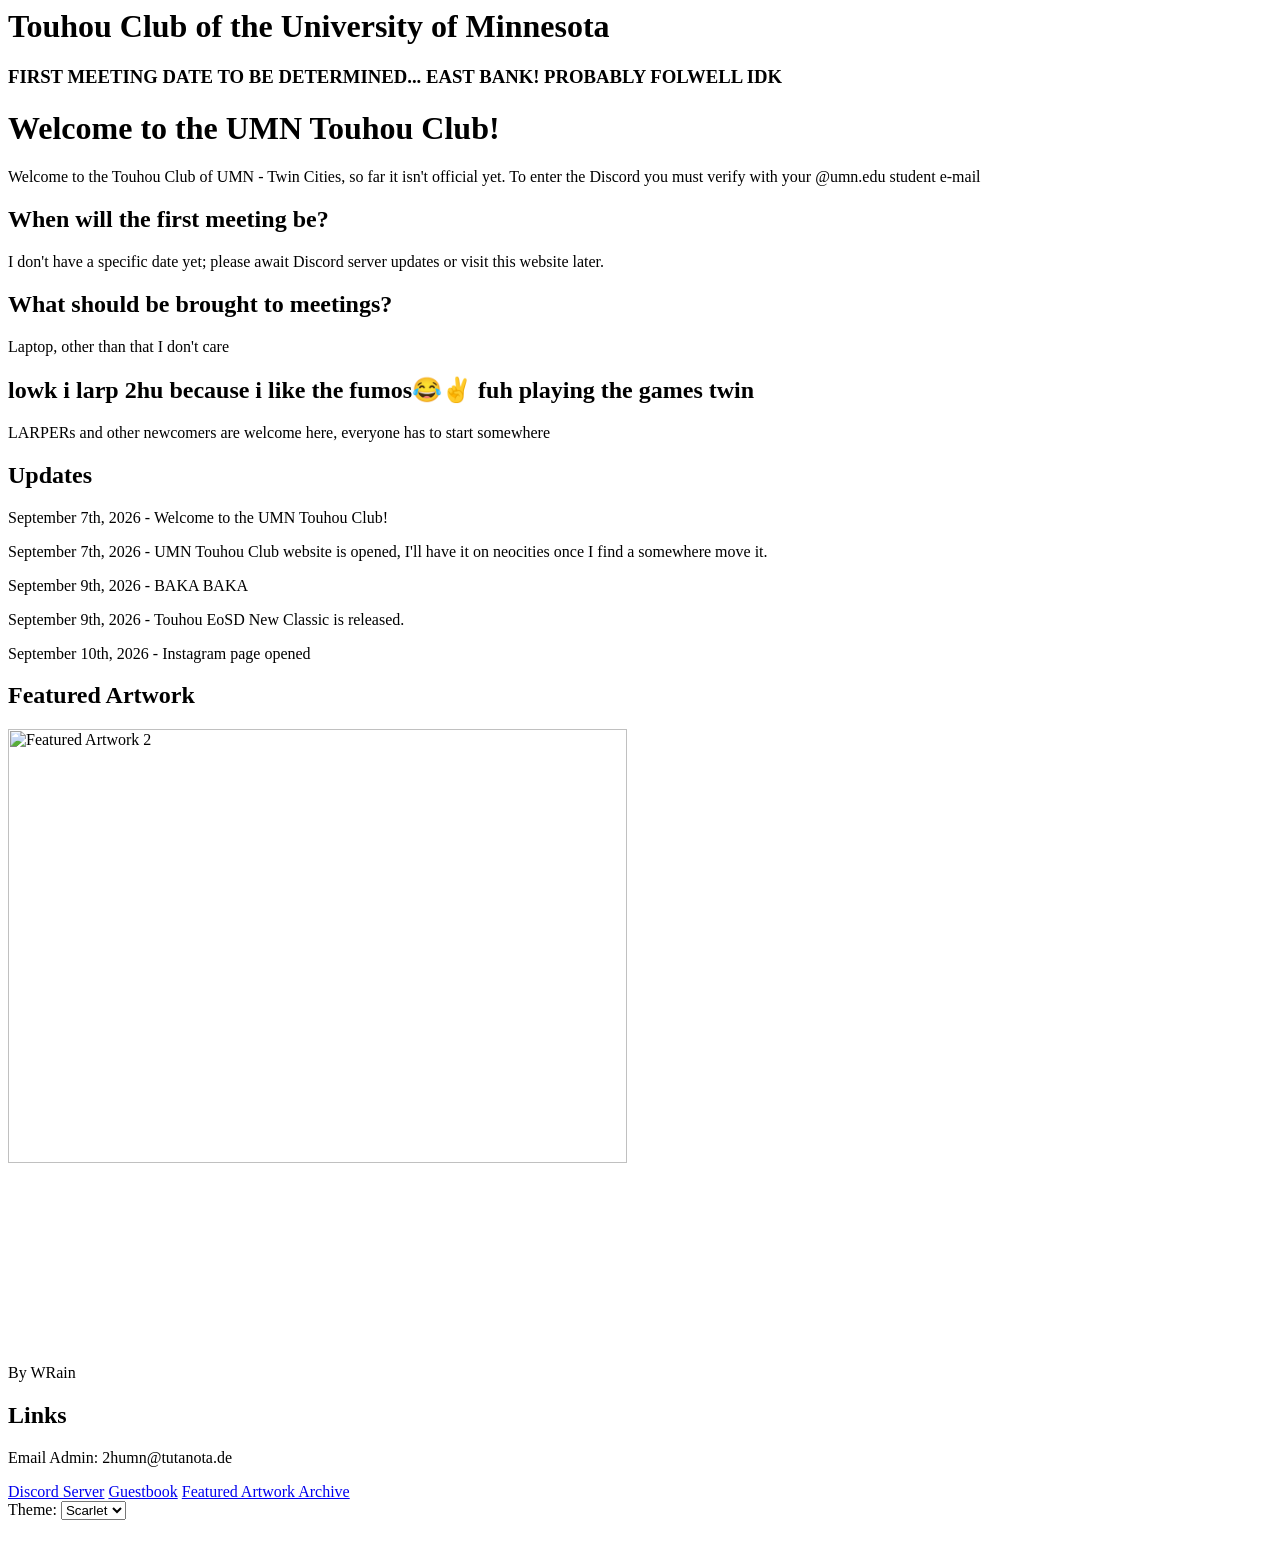
==== index.html @ bb3e1e01 "main page" ====
<head>
    <meta charset="UTF-8">
    <title>UMN Touhou Club</title>
    <link href="style.css" rel="stylesheet" type="text/css" media="all">
    <script src="date.js"></script>
</head>
<body>
<div class="header">
  <div>
  <h1 id="logo">Touhou Club of the University of Minnesota </h1>
  <h3>FIRST MEETING DATE TO BE DETERMINED... EAST BANK! PROBABLY FOLWELL IDK</h3>
  </div>
 </div>

<div class="inner"> 
<h1>Welcome to the UMN Touhou Club!</h1>
<p>Welcome to the Touhou Club of UMN - Twin Cities, so far it isn't official yet. To enter the Discord you must verify with your @umn.edu student e-mail</p>
<h2>When will the first meeting be?</h2>
<p>I don't have a specific date yet; please await Discord server updates or visit this website later.</p>
<h2>What should be brought to meetings?</h2>
<p>Laptop, other than that I don't care</p>
<h2>lowk i larp 2hu because i like the fumos😂✌️ fuh playing the games twin</h2>
<p>LARPERs and other newcomers are welcome here, everyone has to start somewhere</p>
</div>

  
<div class="sidebar-left">
<div class="news">
<h2>Updates</h2>
<p>September 7th, 2026 - Welcome to the UMN Touhou Club!</p>
<p>September 7th, 2026 - UMN Touhou Club website is opened, I'll have it on neocities once I find a somewhere move it.</p>
<p>September 9th, 2026 - BAKA BAKA</p>
<p>September 9th, 2026 - Touhou EoSD New Classic is released.</p>
<p>September 10th, 2026 - Instagram page opened</p>
</div>
</div>

<div class="sidebar-right">
<div class="featured">
<h2>Featured Artwork</h2>
<img src="ft2.jpg" alt="Featured Artwork 2" width="70%" height="70%">
<p>By WRain</p>
</div>
</div>

<div class="contact">
<h2>Links</h2>
<p>Email Admin: 2humn@tutanota.de</p>
<a href="https://discord.gg/XPkmejzgx">Discord Server</a>
<a href="https://www.websitegoodies.com/guestbook.php?a=view&id=1741560">Guestbook</a>
<a href="faa.html">Featured Artwork Archive</a>
</div>


<form action="/action_page.php">
  <label for="theme">Theme:</label>
  <select name="theme" id="theme" onchange="theme(this)">
    <option value="Scarlet">Scarlet</option>
    <option value="Sakura">Sakura</option>
    <option value="Eientei">Eientei</option>
    <option value="Sanzu">Sanzu</option>
  </select>
</form>

<br />
</body>
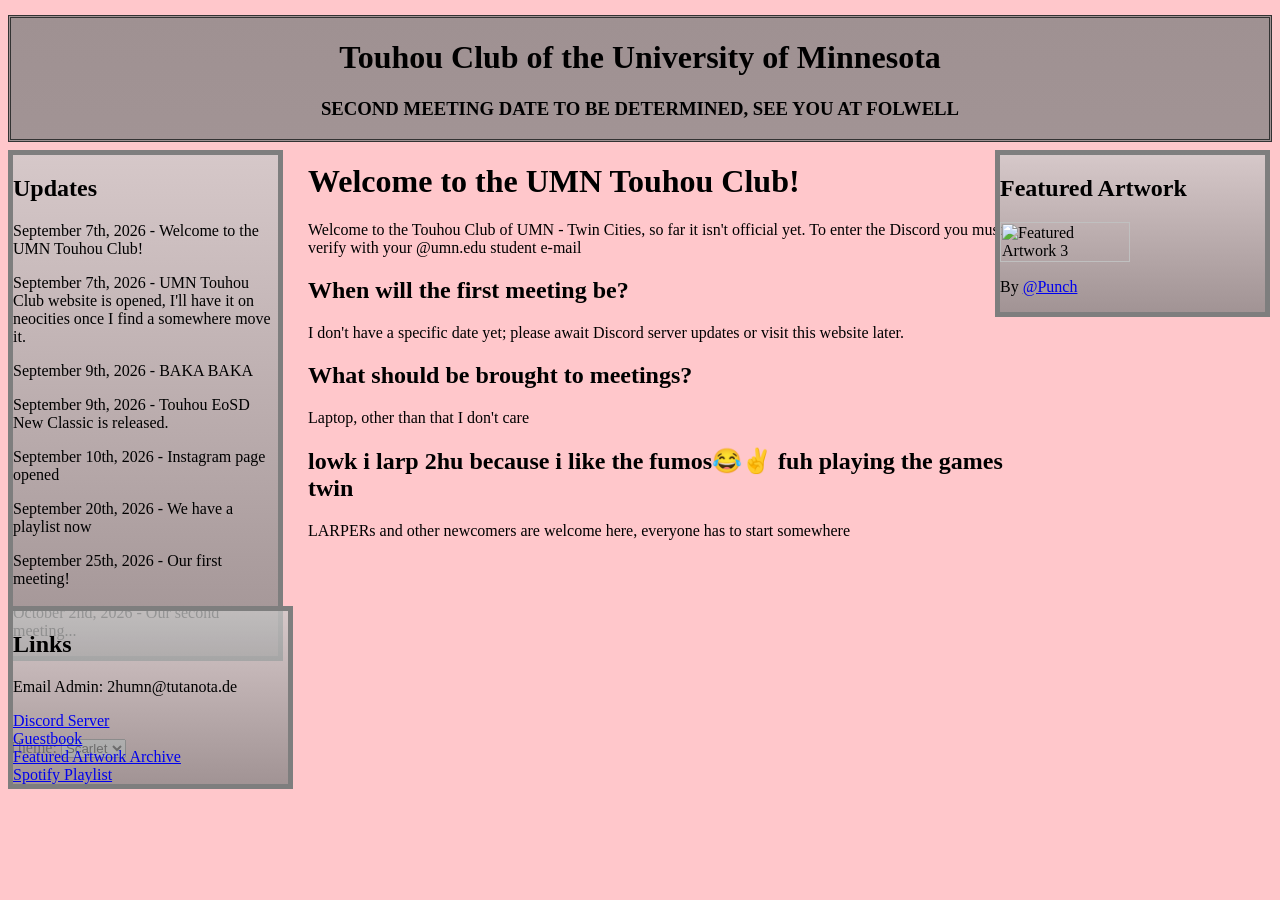
==== commit 54eea67f: "update" ====
--- a/index.html
+++ b/index.html
@@ -8,7 +8,7 @@
 <div class="header">
   <div>
   <h1 id="logo">Touhou Club of the University of Minnesota </h1>
-  <h3>FIRST MEETING DATE TO BE DETERMINED... EAST BANK! PROBABLY FOLWELL IDK</h3>
+  <h3>SECOND MEETING DATE TO BE DETERMINED, SEE YOU AT FOLWELL</h3>
   </div>
  </div>
 
@@ -32,23 +32,27 @@
 <p>September 9th, 2026 - BAKA BAKA</p>
 <p>September 9th, 2026 - Touhou EoSD New Classic is released.</p>
 <p>September 10th, 2026 - Instagram page opened</p>
+<p>September 20th, 2026 - We have a playlist now</p>
+<p>September 25th, 2026 - Our first meeting!</p>
+<p>October 2nd, 2026 - Our second meeting...</p>
 </div>
 </div>
 
 <div class="sidebar-right">
 <div class="featured">
 <h2>Featured Artwork</h2>
-<img src="ft2.jpg" alt="Featured Artwork 2" width="70%" height="70%">
-<p>By WRain</p>
+<img src="ft4.png" alt="Featured Artwork 3" width="70%" height="70%">
+<p>By <a href="https://x.com/ThisPunchingBag">@Punch</a></p>
 </div>
 </div>
 
 <div class="contact">
 <h2>Links</h2>
 <p>Email Admin: 2humn@tutanota.de</p>
-<a href="https://discord.gg/XPkmejzgx">Discord Server</a>
-<a href="https://www.websitegoodies.com/guestbook.php?a=view&id=1741560">Guestbook</a>
-<a href="faa.html">Featured Artwork Archive</a>
+<a href="https://discord.gg/XPkmejzgx">Discord Server</a> <br/>
+<a href="https://www.websitegoodies.com/guestbook.php?a=view&id=1741560">Guestbook</a> <br/>
+<a href="faa.html">Featured Artwork Archive</a> <br/>
+<a href="https://open.spotify.com/playlist/16VnuvSYcm5MkBt9EatOq9?si=581fd68eb5e04eec&pt=024c5e33ac9c341d22aea872d1b9deee">Spotify Playlist</a>
 </div>
 
 
--- a/style.css
+++ b/style.css
@@ -0,0 +1,72 @@
+/* CSS is how you can add style to your website, such as colors, fonts, and positioning of your
+   HTML content. To learn how to do something, just try searching Google for questions like
+   "how to change link color." */
+   
+#logo {
+  font-family: "Charter", "BIZ UDPMincho", "Georgia", "Times New Roman", serif;
+}
+
+body {
+  background: #ffc7cb
+}
+
+.header {
+  border: 3px double #333;
+  background: linear-gradient(rgb(127, 127, 127, 0.75), rgb(130, 130, 130, 0.75));
+  text-align: center;
+  margin-top: 15px;
+  top: 0;
+  height: auto;
+  }
+  
+.sidebar-left {
+  
+  position: fixed;
+  top: 150;
+  margin-bottom: 10px;
+  width: 275px;
+  }
+
+.sidebar-right {
+  position:fixed;
+  right: 10;
+  top: 150;
+  margin-bottom: 10px;
+  width: 275px;  
+  }
+
+.news
+{
+background: linear-gradient(rgb(200, 200, 200, 0.75), rgb(130, 130, 130, 0.75));
+top: 0px;
+left: 30;
+border: 5px solid #7e7e7e;
+
+}
+
+.contact
+{
+background: linear-gradient(rgb(200, 200, 200, 0.75), rgb(130, 130, 130, 0.75));
+top: 50px;
+position: relative;
+left: 0;
+border: 5px solid #7e7e7e;
+width: 275px;
+}
+
+.featured
+{
+background: linear-gradient(rgb(200, 200, 200, 0.75), rgb(130, 130, 130, 0.75));
+top: 40px;
+right: 30;
+border: 5px solid #7e7e7e;
+}
+
+
+  
+.inner {
+  width: 700px;
+  margin-left: 300px;
+  display: inline-block;
+  
+  }
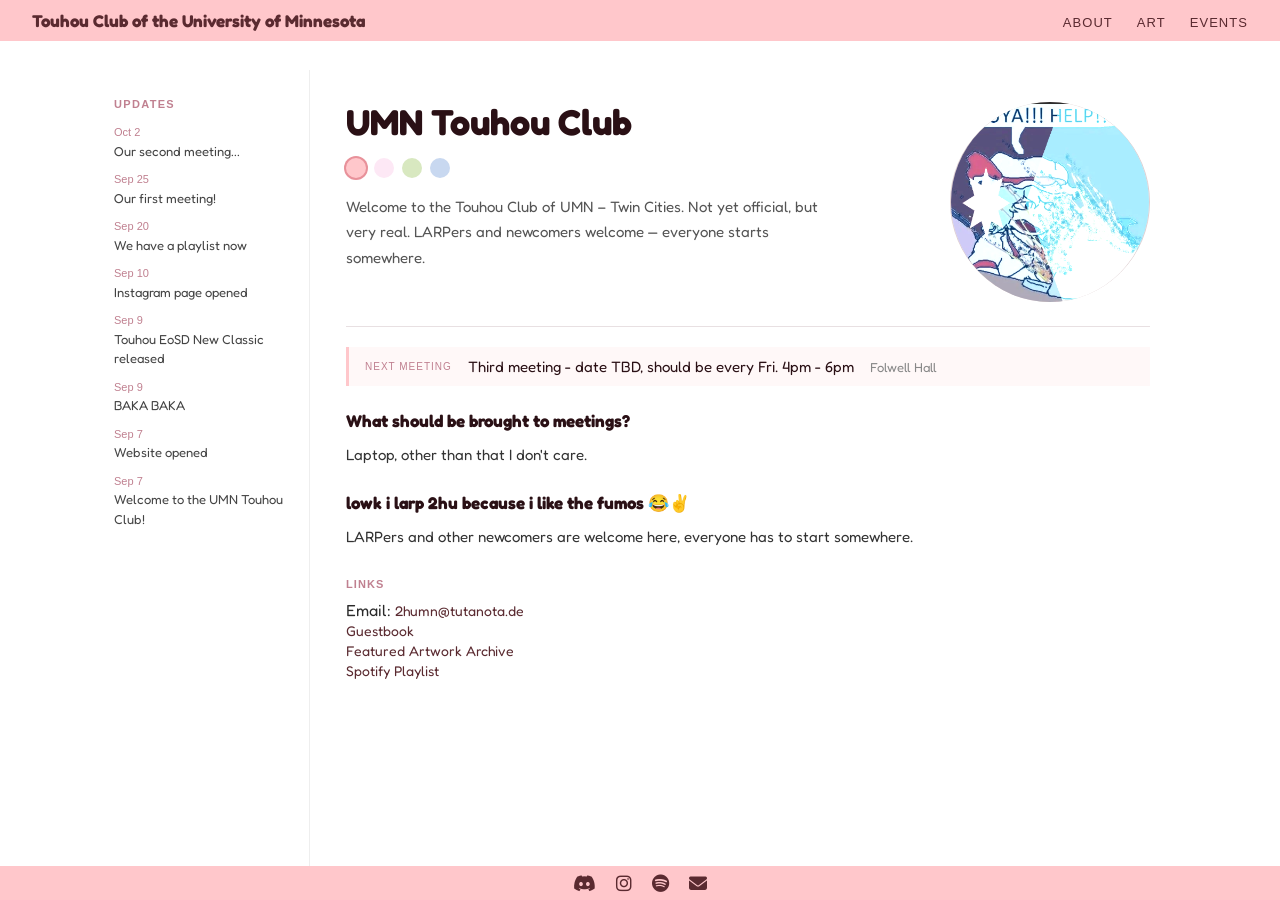
==== commit 8224b8bf: "Initial push for the new page, update logs are in the discord channel" ====
--- a/index.html
+++ b/index.html
@@ -1,70 +1,168 @@
+<!DOCTYPE html>
+<html lang="en">
+
 <head>
-    <meta charset="UTF-8">
-    <title>UMN Touhou Club</title>
-    <link href="style.css" rel="stylesheet" type="text/css" media="all">
-    <script src="date.js"></script>
+  <meta charset="UTF-8">
+  <title>UMN Touhou Club</title>
+  <link href="style.css" rel="stylesheet" type="text/css" media="all">
+  <script src="date.js" defer></script>
+  <link rel="stylesheet" href="https://cdnjs.cloudflare.com/ajax/libs/font-awesome/6.5.0/css/all.min.css">
+  <script src="theme.js"></script>
 </head>
-<body>
-<div class="header">
-  <div>
-  <h1 id="logo">Touhou Club of the University of Minnesota </h1>
-  <h3>SECOND MEETING DATE TO BE DETERMINED, SEE YOU AT FOLWELL</h3>
-  </div>
- </div>
-
-<div class="inner"> 
-<h1>Welcome to the UMN Touhou Club!</h1>
-<p>Welcome to the Touhou Club of UMN - Twin Cities, so far it isn't official yet. To enter the Discord you must verify with your @umn.edu student e-mail</p>
-<h2>When will the first meeting be?</h2>
-<p>I don't have a specific date yet; please await Discord server updates or visit this website later.</p>
-<h2>What should be brought to meetings?</h2>
-<p>Laptop, other than that I don't care</p>
-<h2>lowk i larp 2hu because i like the fumos😂✌️ fuh playing the games twin</h2>
-<p>LARPERs and other newcomers are welcome here, everyone has to start somewhere</p>
-</div>
-
-  
-<div class="sidebar-left">
-<div class="news">
-<h2>Updates</h2>
-<p>September 7th, 2026 - Welcome to the UMN Touhou Club!</p>
-<p>September 7th, 2026 - UMN Touhou Club website is opened, I'll have it on neocities once I find a somewhere move it.</p>
-<p>September 9th, 2026 - BAKA BAKA</p>
-<p>September 9th, 2026 - Touhou EoSD New Classic is released.</p>
-<p>September 10th, 2026 - Instagram page opened</p>
-<p>September 20th, 2026 - We have a playlist now</p>
-<p>September 25th, 2026 - Our first meeting!</p>
-<p>October 2nd, 2026 - Our second meeting...</p>
-</div>
-</div>
-
-<div class="sidebar-right">
-<div class="featured">
-<h2>Featured Artwork</h2>
-<img src="ft4.png" alt="Featured Artwork 3" width="70%" height="70%">
-<p>By <a href="https://x.com/ThisPunchingBag">@Punch</a></p>
-</div>
-</div>
-
-<div class="contact">
-<h2>Links</h2>
-<p>Email Admin: 2humn@tutanota.de</p>
-<a href="https://discord.gg/XPkmejzgx">Discord Server</a> <br/>
-<a href="https://www.websitegoodies.com/guestbook.php?a=view&id=1741560">Guestbook</a> <br/>
-<a href="faa.html">Featured Artwork Archive</a> <br/>
-<a href="https://open.spotify.com/playlist/16VnuvSYcm5MkBt9EatOq9?si=581fd68eb5e04eec&pt=024c5e33ac9c341d22aea872d1b9deee">Spotify Playlist</a>
-</div>
 
 
-<form action="/action_page.php">
-  <label for="theme">Theme:</label>
-  <select name="theme" id="theme" onchange="theme(this)">
-    <option value="Scarlet">Scarlet</option>
-    <option value="Sakura">Sakura</option>
-    <option value="Eientei">Eientei</option>
-    <option value="Sanzu">Sanzu</option>
-  </select>
-</form>
+<body>
 
-<br />
+  <div class="header">
+    <h1 id="logo"><a href="index.html">Touhou Club of the University of Minnesota</a></h1>
+    <ul class="nav-links">
+      <li><a href="#">About</a></li>
+      <li><a href="pages/faa.html">Art</a></li>
+      <li><a href="pages/events.html">Events</a></li>
+    </ul>
+  </div>
+
+  <div class="page-layout">
+
+    <aside class="sidebar-updates"></aside>
+
+    <main class="main">
+      <section class="hero">
+        <div class="hero-text">
+          <h2 class="hero-title">UMN Touhou Club</h2>
+          <div class="theme-circles">
+            <button class="theme-dot active" data-theme="scarlet" style="background:#ffc7cb" title="Scarlet"></button>
+            <button class="theme-dot" data-theme="sakura" style="background:#fde8f5" title="Sakura"></button>
+            <button class="theme-dot" data-theme="eientei" style="background:#d8e8c0" title="Eientei"></button>
+            <button class="theme-dot" data-theme="sanzu" style="background:#c8d8f0" title="Sanzu"></button>
+          </div>
+          <p class="hero-desc">Welcome to the Touhou Club of UMN – Twin Cities. Not yet official, but very real. LARPers
+            and newcomers welcome — everyone starts somewhere.</p>
+        </div>
+        <div class="hero-image">
+          <div class="carousel">
+            <a href="pages/faa.html">
+              <img id="carousel-img-a" class="active" src="" alt="" />
+              <img id="carousel-img-b" src="" alt="" />
+            </a>
+            <div class="carousel-author" id="carousel-author"></div>
+            <div class="carousel-dots" id="carousel-dots"></div>
+          </div>
+        </div>
+      </section>
+      <div class="event-strip">
+        <span class="event-label">Next meeting</span>
+        <span class="event-title">Third meeting - date TBD, should be every Fri. 4pm - 6pm</span>
+        <span class="event-location">Folwell Hall</span>
+      </div>
+
+      <section class="main-content">
+        <h2>What should be brought to meetings?</h2>
+        <p>Laptop, other than that I don't care.</p>
+        <h2>lowk i larp 2hu because i like the fumos 😂✌️</h2>
+        <p>LARPers and other newcomers are welcome here, everyone has to start somewhere.</p>
+      </section>
+
+      <section class="links-section">
+        <h2>Links</h2>
+        Email: <a href="mailto:2humn@tutanota.de">2humn@tutanota.de</a><br>
+        <a href="https://www.websitegoodies.com/guestbook.php?a=view&id=1741560">Guestbook</a><br>
+        <a href="pages/faa.html">Featured Artwork Archive</a><br>
+        <a href="https://open.spotify.com/playlist/16VnuvSYcm5MkBt9EatOq9?si=581fd68eb5e04eec">Spotify Playlist</a>
+      </section>
+
+    </main>
+  </div>
+  <script src="updates.js"></script>
+  <footer class="footer">
+    <a href="https://discord.gg/XPkmejzgx" class="footer-icon" title="Discord"><i class="fa-brands fa-discord"></i></a>
+    <a href="https://www.instagram.com/" class="footer-icon" title="Instagram"><i
+        class="fa-brands fa-instagram"></i></a>
+    <a href="https://open.spotify.com/playlist/16VnuvSYcm5MkBt9EatOq9?si=581fd68eb5e04eec" class="footer-icon"
+      title="Spotify"><i class="fa-brands fa-spotify"></i></a>
+    <a href="mailto:2humn@tutanota.de" class="footer-icon" title="Email"><i class="fa-solid fa-envelope"></i></a>
+  </footer>
+
+  <script>
+    fetch('imgs.csv')
+      .then(r => r.text())
+      .then(text => {
+        const files = text.split('\n').map(l => l.trim()).filter(Boolean);
+        if (!files.length) return;
+
+        let current = 0;
+        let useA = true;
+        const imgA = document.getElementById('carousel-img-a');
+        const imgB = document.getElementById('carousel-img-b');
+        const author = document.getElementById('carousel-author');
+        const dotsEl = document.getElementById('carousel-dots');
+
+        files.forEach((_, i) => {
+          const d = document.createElement('span');
+          d.className = 'carousel-dot' + (i === 0 ? ' active' : '');
+          d.onclick = () => show(i);
+          dotsEl.appendChild(d);
+        });
+
+        function getSrc(file) {
+          return file.includes('.') ? 'imgs/' + file : 'imgs/' + file + '.png';
+        }
+
+        function show(i) {
+          current = i;
+          const file = files[i];
+          const next = useA ? imgB : imgA;
+          const curr = useA ? imgA : imgB;
+
+          const tryExt = (exts) => {
+            if (!exts.length) return;
+            next.src = 'imgs/' + file + '.' + exts[0];
+            next.onerror = () => tryExt(exts.slice(1));
+          };
+
+          next.onload = () => {
+            next.classList.add('active');
+            curr.classList.remove('active');
+            useA = !useA;
+          };
+
+          if (file.includes('.')) {
+            next.src = 'imgs/' + file;
+          } else {
+            tryExt(['png', 'jpg', 'jpeg']);
+          }
+
+          const authorName = file.split('_')[0];
+          author.textContent = '© ' + authorName;
+          document.querySelectorAll('.carousel-dot').forEach((d, j) => {
+            d.classList.toggle('active', j === i);
+          });
+        }
+
+        imgA.onload = () => {
+          imgA.classList.add('active');
+          setInterval(() => show((current + 1) % files.length), 3500);
+        };
+        imgA.src = getSrc(files[0]);
+        const authorName = files[0].split('_')[0];
+        author.textContent = '© ' + authorName;
+      })
+      .catch(() => {
+        document.querySelector('.hero-image').textContent = '[ no images found ]';
+      });
+  </script>
+
+  <script>
+    document.querySelectorAll('.theme-dot').forEach(btn => {
+      btn.addEventListener('click', () => {
+        const t = themes[btn.dataset.theme];
+        Object.entries(t).forEach(([k, v]) => document.documentElement.style.setProperty(k, v));
+        document.querySelectorAll('.theme-dot').forEach(b => b.classList.remove('active'));
+        btn.classList.add('active');
+      });
+    });
+  </script>
+
 </body>
+
+</html>
--- a/style.css
+++ b/style.css
@@ -1,72 +1,543 @@
 /* CSS is how you can add style to your website, such as colors, fonts, and positioning of your
    HTML content. To learn how to do something, just try searching Google for questions like
    "how to change link color." */
-   
+
+/* ── Please put all style things here! ── */
+
+/* ── This is for the font, import others if you want! ── */
+@import url('https://fonts.googleapis.com/css2?family=Fredoka:wght@400;500;600;700&display=swap');
+
+:root {
+  --color-primary: #ffc7cb;
+  --color-accent: #c08090;
+  --color-text-dark: #5a2a30;
+  --color-text-deeper: #2a1015;
+  --color-strip-bg: #fff8f8;
+  --color-border: #e0d0d2;
+  --color-author-bg: rgba(42, 16, 21, 0.7);
+  --color-author-text: #f5dde2;
+}
+
+* {
+  box-sizing: border-box;
+  margin: 0;
+  padding: 0;
+  cursor: url('cursor/reimu.png') 0 0, auto !important;
+}
+
+.main {
+  padding-bottom: 60px;
+}
+
+body {
+  background: #fff;
+  font-family: "Fredoka", sans-serif;
+  color: #2a2a2a;
+}
+
+/* ── This is for the index.html ── */
+
+/* ── This is for the header ── */
+.header {
+  position: fixed;
+  top: 0;
+  left: 0;
+  width: 100%;
+  z-index: 999;
+  background: var(--color-primary);
+  display: flex;
+  align-items: center;
+  justify-content: space-between;
+  padding: 10px 32px;
+}
+
+
+/* ── If we have any we should replace, now it is only the title ── */
 #logo {
-  font-family: "Charter", "BIZ UDPMincho", "Georgia", "Times New Roman", serif;
-}
-
-body {
-  background: #ffc7cb
-}
-
-.header {
-  border: 3px double #333;
-  background: linear-gradient(rgb(127, 127, 127, 0.75), rgb(130, 130, 130, 0.75));
-  text-align: center;
-  margin-top: 15px;
+  font-size: 17px;
+  font-weight: bold;
+  color: var(--color-text-dark);
+  cursor: pointer;
+}
+
+#logo a {
+  text-decoration: none;
+  color: inherit;
+}
+
+/* ── Navigation ── */
+.nav-links {
+  display: flex;
+  gap: 24px;
+  list-style: none;
+}
+
+.nav-links a {
+  font-family: sans-serif;
+  font-size: 13px;
+  letter-spacing: 0.08em;
+  color: var(--color-text-dark);
+  text-decoration: none;
+  text-transform: uppercase;
+}
+
+.nav-links a:hover {
+  text-decoration: underline;
+}
+
+.page-layout {
+  display: flex;
+  align-items: flex-start;
+  max-width: 1100px;
+  margin: 0 auto;
+  padding-top: 70px;
+}
+
+/* ── This is for the left side update card ── */
+.sidebar-updates {
+  width: 220px;
+  flex-shrink: 0;
+  position: sticky;
+  top: 70px;
+  padding: 28px 20px 28px 24px;
+  border-right: 1px solid #eee;
+  min-height: calc(100vh - 70px);
+}
+
+.sidebar-title {
+  font-family: sans-serif;
+  font-size: 11px;
+  letter-spacing: 0.12em;
+  text-transform: uppercase;
+  color: var(--color-accent);
+  margin-bottom: 14px;
+}
+
+.update-list {
+  list-style: none;
+  display: flex;
+  flex-direction: column;
+  gap: 10px;
+}
+
+.update-list li {
+  font-size: 13px;
+  color: #444;
+  line-height: 1.5;
+}
+
+.update-date {
+  display: block;
+  font-family: sans-serif;
+  font-size: 11px;
+  color: var(--color-accent);
+  margin-bottom: 1px;
+}
+
+
+/* ── This is for the main content ── */
+.main {
+  flex: 1;
+  padding: 32px 40px 48px 36px;
+  min-width: 0;
+}
+
+.hero {
+  display: flex;
+  justify-content: space-between;
+  align-items: flex-start;
+  gap: 24px;
+  padding-bottom: 24px;
+  border-bottom: 1px solid #e8e0e2;
+  margin-bottom: 20px;
+}
+
+.hero-title {
+  font-size: 36px;
+  font-weight: bold;
+  color: var(--color-text-deeper);
+  line-height: 1.1;
+  margin-bottom: 16px;
+}
+
+.hero-desc {
+  font-size: 15px;
+  color: #555;
+  line-height: 1.7;
+  max-width: 480px;
+}
+
+.event-strip {
+  display: flex;
+  align-items: center;
+  gap: 16px;
+  padding: 10px 16px;
+  border-left: 3px solid var(--color-primary);
+  background: var(--color-strip-bg);
+  margin-bottom: 16px;
+  flex-wrap: wrap;
+}
+
+.event-label {
+  font-family: sans-serif;
+  font-size: 10px;
+  letter-spacing: 0.1em;
+  text-transform: uppercase;
+  color: var(--color-accent);
+  white-space: nowrap;
+}
+
+.event-title {
+  font-size: 15px;
+  color: var(--color-text-deeper);
+}
+
+.event-location {
+  font-size: 13px;
+  color: #888;
+}
+
+.event-link {
+  font-family: sans-serif;
+  font-size: 12px;
+  color: var(--color-accent);
+  text-decoration: none;
+  margin-left: auto;
+  white-space: nowrap;
+}
+
+.event-link:hover {
+  text-decoration: underline;
+}
+
+.main-content {
+  margin-bottom: 28px;
+  font-size: 15px;
+  line-height: 1.75;
+  color: #333;
+}
+
+.main-content h2 {
+  font-size: 17px;
+  margin-top: 20px;
+  margin-bottom: 6px;
+  color: var(--color-text-deeper);
+}
+
+.main-content p {
+  margin-bottom: 10px;
+}
+
+.links-section {
+  margin-bottom: 28px;
+}
+
+.links-section h2 {
+  font-family: sans-serif;
+  font-size: 11px;
+  letter-spacing: 0.1em;
+  text-transform: uppercase;
+  color: var(--color-accent);
+  margin-bottom: 10px;
+}
+
+.links-section a,
+.links-section p {
+  font-size: 14px;
+  color: var(--color-text-dark);
+  text-decoration: none;
+  margin-bottom: 4px;
+}
+
+.links-section a:hover {
+  text-decoration: underline;
+}
+
+.theme-circles {
+  display: flex;
+  gap: 8px;
+  align-items: center;
+  margin-top: 10px;
+  margin-bottom: 16px;
+}
+
+.theme-dot {
+  width: 20px;
+  height: 20px;
+  border-radius: 50%;
+  border: none;
+  cursor: pointer;
+  transition: box-shadow 0.2s, transform 0.2s;
+}
+
+.theme-dot:hover {
+  transform: scale(1.2);
+}
+
+.theme-dot.active {
+  box-shadow: 0 0 0 2px rgba(0, 0, 0, 0.35);
+}
+
+.theme-dot {
+  border: none;
+}
+
+.theme-dot[data-theme="scarlet"].active {
+  box-shadow: 0 0 0 2px #e8919a;
+}
+
+.theme-dot[data-theme="sakura"].active {
+  box-shadow: 0 0 0 2px #e8b8d8;
+}
+
+.theme-dot[data-theme="eientei"].active {
+  box-shadow: 0 0 0 2px #9ab89a;
+}
+
+.theme-dot[data-theme="sanzu"].active {
+  box-shadow: 0 0 0 2px #8aa8d0;
+}
+
+.footer {
+  position: fixed;
+  bottom: 0;
+  left: 0;
+  width: 100%;
+  background: var(--color-primary);
+  display: flex;
+  gap: 20px;
+  align-items: center;
+  justify-content: center;
+  padding: 6px 32px;
+  z-index: 999;
+}
+
+.footer-icon {
+  color: var(--color-text-dark);
+  font-size: 18px;
+  text-decoration: none;
+  transition: color 0.15s;
+}
+
+.footer-icon:hover {
+  color: var(--color-text-deeper);
+}
+
+/* ── This is for the img display on the main page ── */
+.hero-image {
+  width: 200px;
+  height: 200px;
+  border-radius: 50%;
+  background: #f5eaec;
+  border: 1px solid var(--color-border);
+  flex-shrink: 0;
+  display: flex;
+  align-items: center;
+  justify-content: center;
+  font-size: 12px;
+  font-family: sans-serif;
+}
+
+.carousel {
+  position: relative;
+  width: 200px;
+  height: 200px;
+  border-radius: 50%;
+  overflow: hidden;
+}
+
+.carousel img {
+  position: absolute;
+  width: 100%;
+  height: 100%;
+  object-fit: cover;
+  display: block;
+  opacity: 0;
+  transition: opacity 0.5s ease;
   top: 0;
-  height: auto;
-  }
-  
-.sidebar-left {
-  
+  left: 0;
+}
+
+.carousel img.active {
+  opacity: 1;
+}
+
+.carousel-author {
+  position: absolute;
+  bottom: 10%;
+  left: 50%;
+  transform: translateX(-50%);
+  background: var(--color-author-bg);
+  color: var(--color-author-text);
+  font-family: sans-serif;
+  font-size: 11px;
+  padding: 4px 10px;
+  border-radius: 20px;
+  white-space: nowrap;
+  opacity: 0;
+  transition: opacity 0.2s;
+  pointer-events: none;
+}
+
+.carousel:hover .carousel-author {
+  opacity: 1;
+}
+
+/* ── This is for the index.html and general ── */
+
+/* ── This is for the faa.html ── */
+.gallery-main {
+  max-width: 1200px;
+  padding: 32px 48px 48px;
+}
+
+.gallery-grid {
+  display: grid;
+  grid-template-columns: repeat(auto-fill, minmax(280px, 1fr));
+  gap: 24px;
+  margin-top: 24px;
+}
+
+.gallery-item {
+  display: flex;
+  flex-direction: column;
+  gap: 8px;
+}
+
+.gallery-item img {
+  width: 100%;
+  height: 320px;
+  border-radius: 10px;
+  object-fit: cover;
+  border: 1px solid var(--color-border);
+  display: block;
+}
+
+.gallery-item .art-author {
+  font-family: sans-serif;
+  font-size: 12px;
+  color: var(--color-accent);
+  letter-spacing: 0.06em;
+}
+
+/* ── Show the whole img when click ── */
+.lightbox {
+  display: none;
   position: fixed;
-  top: 150;
-  margin-bottom: 10px;
-  width: 275px;
-  }
-
-.sidebar-right {
-  position:fixed;
-  right: 10;
-  top: 150;
-  margin-bottom: 10px;
-  width: 275px;  
-  }
-
-.news
-{
-background: linear-gradient(rgb(200, 200, 200, 0.75), rgb(130, 130, 130, 0.75));
-top: 0px;
-left: 30;
-border: 5px solid #7e7e7e;
-
-}
-
-.contact
-{
-background: linear-gradient(rgb(200, 200, 200, 0.75), rgb(130, 130, 130, 0.75));
-top: 50px;
-position: relative;
-left: 0;
-border: 5px solid #7e7e7e;
-width: 275px;
-}
-
-.featured
-{
-background: linear-gradient(rgb(200, 200, 200, 0.75), rgb(130, 130, 130, 0.75));
-top: 40px;
-right: 30;
-border: 5px solid #7e7e7e;
-}
-
-
-  
-.inner {
-  width: 700px;
-  margin-left: 300px;
-  display: inline-block;
-  
-  }
+  inset: 0;
+  background: rgba(0, 0, 0, 0.85);
+  z-index: 9999;
+  align-items: center;
+  justify-content: center;
+}
+
+.lightbox.open {
+  display: flex;
+}
+
+.lightbox img {
+  max-width: 90vw;
+  max-height: 85vh;
+  object-fit: contain;
+}
+
+.lightbox-close {
+  position: absolute;
+  top: 20px;
+  right: 28px;
+  color: #fff;
+  font-size: 28px;
+  cursor: pointer;
+}
+
+/* ── This is for the faa.html ── */
+
+/* ── This is for the events.html ── */
+
+.events-main {
+  max-width: 860px;
+  padding: 32px 40px 80px;
+}
+
+.event-entry {
+  display: flex;
+  gap: 32px;
+  padding: 28px 0;
+  border-bottom: 1px solid var(--color-border);
+  align-items: flex-start;
+}
+
+.event-entry:last-child {
+  border-bottom: none;
+}
+
+.event-meta {
+  flex-shrink: 0;
+  width: 50px;
+  text-align: right;
+}
+
+.event-meta-date {
+  font-family: sans-serif;
+  font-size: 22px;
+  font-weight: bold;
+  color: var(--color-text-deeper);
+  line-height: 1;
+}
+
+.event-meta-month,
+.event-meta-year {
+  font-family: sans-serif;
+  font-size: 12px;
+  letter-spacing: 0.1em;
+  text-transform: uppercase;
+  color: var(--color-accent);
+  margin-top: 4px;
+}
+
+.event-divider {
+  width: 1px;
+  background: var(--color-border);
+  align-self: stretch;
+  flex-shrink: 0;
+}
+
+.event-body {
+  flex: 1;
+  min-width: 0;
+}
+
+.event-body h3 {
+  font-size: 18px;
+  color: var(--color-text-deeper);
+  margin-bottom: 6px;
+}
+
+.event-body p {
+  font-size: 14px;
+  color: #666;
+  line-height: 1.7;
+  margin-bottom: 14px;
+}
+
+.event-gallery {
+  display: flex;
+  gap: 8px;
+  flex-wrap: wrap;
+}
+
+.event-gallery img {
+  width: 120px;
+  height: 120px;
+  border-radius: 10px;
+  object-fit: cover;
+  border: 1px solid var(--color-border);
+  cursor: pointer;
+  transition: opacity 0.2s;
+}
+
+.event-gallery img:hover {
+  opacity: 0.85;
+}
+
+/* ── This is for the events.html ── */
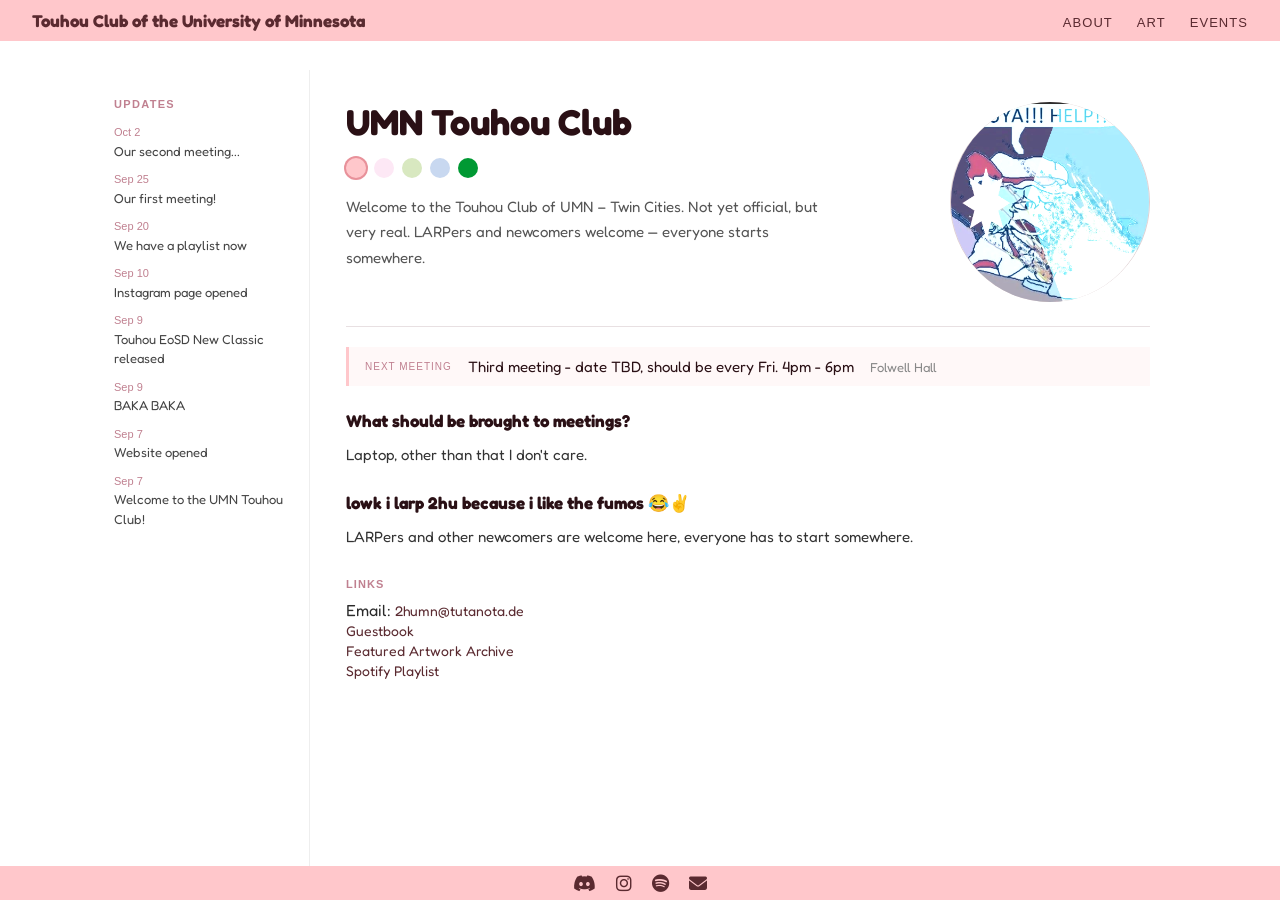
==== commit a4856a39: "Update index.html" ====
--- a/index.html
+++ b/index.html
@@ -35,6 +35,7 @@
             <button class="theme-dot" data-theme="sakura" style="background:#fde8f5" title="Sakura"></button>
             <button class="theme-dot" data-theme="eientei" style="background:#d8e8c0" title="Eientei"></button>
             <button class="theme-dot" data-theme="sanzu" style="background:#c8d8f0" title="Sanzu"></button>
+            <button class="theme-dot" data-theme="moriya" style="background:#009933" title="Moriya"></button>
           </div>
           <p class="hero-desc">Welcome to the Touhou Club of UMN – Twin Cities. Not yet official, but very real. LARPers
             and newcomers welcome — everyone starts somewhere.</p>
@@ -165,4 +166,4 @@
 
 </body>
 
-</html>+</html>
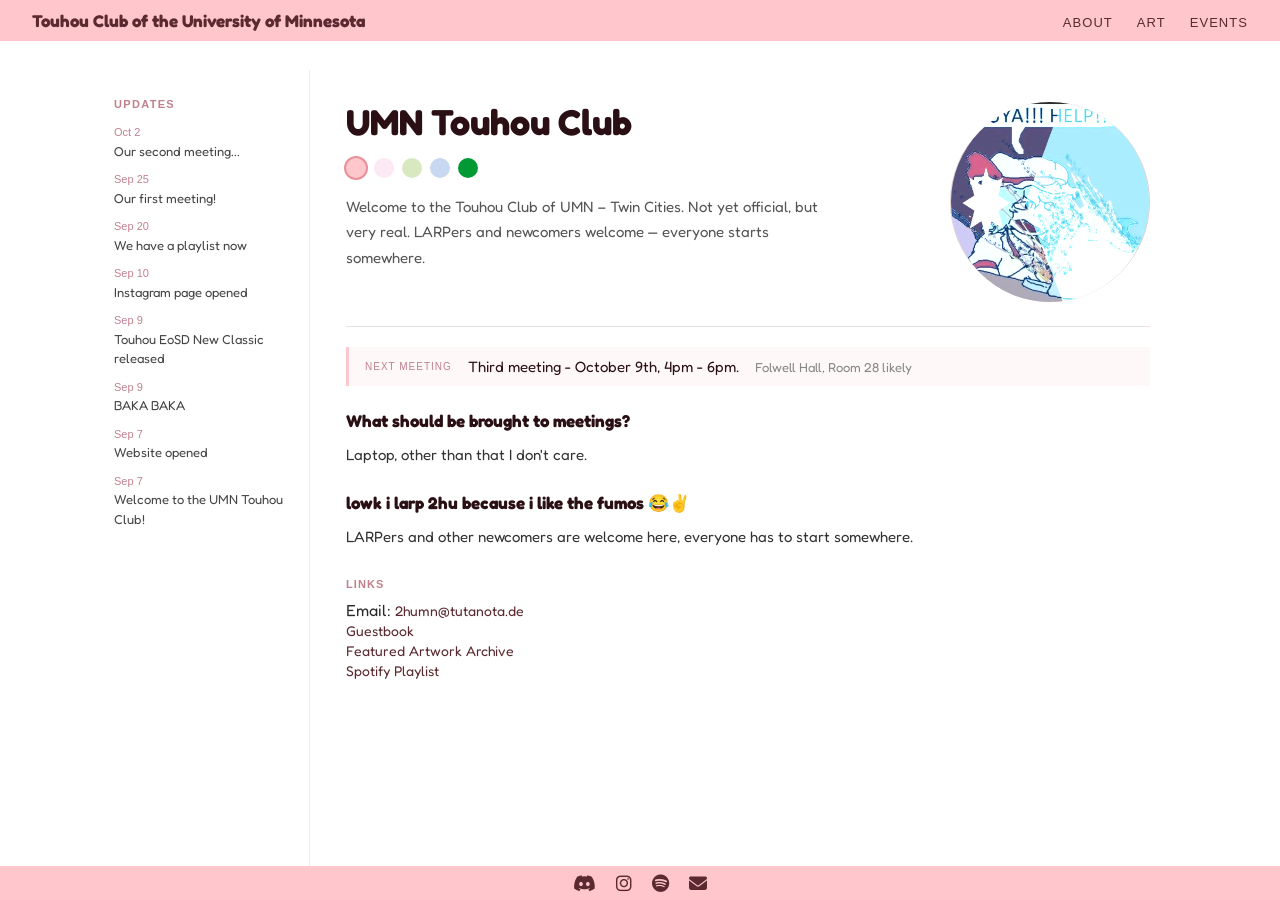
==== commit 24de682b: "Update meeting details in index.html" ====
--- a/index.html
+++ b/index.html
@@ -53,8 +53,8 @@
       </section>
       <div class="event-strip">
         <span class="event-label">Next meeting</span>
-        <span class="event-title">Third meeting - date TBD, should be every Fri. 4pm - 6pm</span>
-        <span class="event-location">Folwell Hall</span>
+        <span class="event-title">Third meeting - October 9th, 4pm - 6pm.</span>
+        <span class="event-location">Folwell Hall, Room 28 likely</span>
       </div>
 
       <section class="main-content">
--- a/style.css
+++ b/style.css
@@ -296,6 +296,10 @@
 
 .theme-dot[data-theme="sanzu"].active {
   box-shadow: 0 0 0 2px #8aa8d0;
+}
+
+.theme-dot[data-theme="moriya"].active {
+  box-shadow: 0 0 0 2px #66ff66;
 }
 
 .footer {
@@ -540,4 +544,4 @@
   opacity: 0.85;
 }
 
-/* ── This is for the events.html ── */+/* ── This is for the events.html ── */
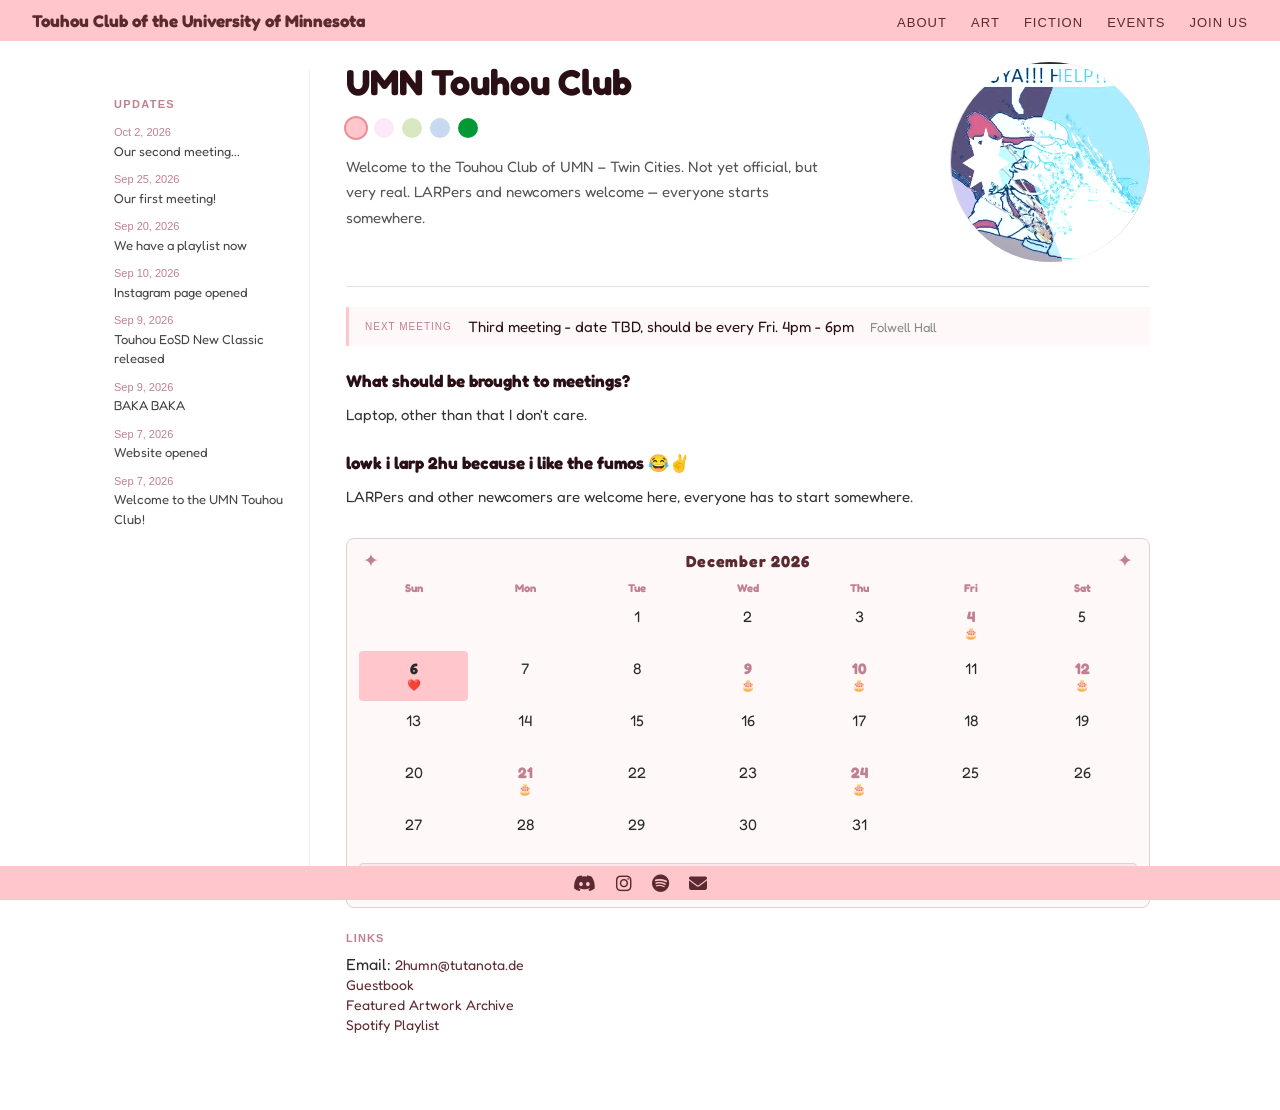
==== commit 0fdb737b: "Add calendar and fanfic / join us page, add cursor style and readme" ====
--- a/index.html
+++ b/index.html
@@ -5,20 +5,20 @@
   <meta charset="UTF-8">
   <title>UMN Touhou Club</title>
   <link href="style.css" rel="stylesheet" type="text/css" media="all">
-  <script src="date.js" defer></script>
   <link rel="stylesheet" href="https://cdnjs.cloudflare.com/ajax/libs/font-awesome/6.5.0/css/all.min.css">
   <script src="theme.js"></script>
 </head>
 
 
 <body>
-
   <div class="header">
     <h1 id="logo"><a href="index.html">Touhou Club of the University of Minnesota</a></h1>
     <ul class="nav-links">
       <li><a href="#">About</a></li>
       <li><a href="pages/faa.html">Art</a></li>
+      <li><a href="pages/fafic.html">Fiction</a></li>
       <li><a href="pages/events.html">Events</a></li>
+      <li><a href="pages/join.html">Join Us</a></li>
     </ul>
   </div>
 
@@ -53,8 +53,8 @@
       </section>
       <div class="event-strip">
         <span class="event-label">Next meeting</span>
-        <span class="event-title">Third meeting - October 9th, 4pm - 6pm.</span>
-        <span class="event-location">Folwell Hall, Room 28 likely</span>
+        <span class="event-title">Third meeting - date TBD, should be every Fri. 4pm - 6pm</span>
+        <span class="event-location">Folwell Hall</span>
       </div>
 
       <section class="main-content">
@@ -64,9 +64,14 @@
         <p>LARPers and other newcomers are welcome here, everyone has to start somewhere.</p>
       </section>
 
+      <section>
+        <div id="touhou-calendar"></div>
+        <script src="calendar.js"></script>
+      </section>
+
       <section class="links-section">
         <h2>Links</h2>
-        Email: <a href="mailto:2humn@tutanota.de">2humn@tutanota.de</a><br>
+        <span>Email:</span> <a href="mailto:2humn@tutanota.de">2humn@tutanota.de</a><br>
         <a href="https://www.websitegoodies.com/guestbook.php?a=view&id=1741560">Guestbook</a><br>
         <a href="pages/faa.html">Featured Artwork Archive</a><br>
         <a href="https://open.spotify.com/playlist/16VnuvSYcm5MkBt9EatOq9?si=581fd68eb5e04eec">Spotify Playlist</a>
@@ -153,17 +158,6 @@
       });
   </script>
 
-  <script>
-    document.querySelectorAll('.theme-dot').forEach(btn => {
-      btn.addEventListener('click', () => {
-        const t = themes[btn.dataset.theme];
-        Object.entries(t).forEach(([k, v]) => document.documentElement.style.setProperty(k, v));
-        document.querySelectorAll('.theme-dot').forEach(b => b.classList.remove('active'));
-        btn.classList.add('active');
-      });
-    });
-  </script>
-
 </body>
 
-</html>
+</html>
--- a/style.css
+++ b/style.css
@@ -22,7 +22,23 @@
   box-sizing: border-box;
   margin: 0;
   padding: 0;
-  cursor: url('cursor/reimu.png') 0 0, auto !important;
+  cursor: url('/cursor/reimu/reimu.png') 0 0, auto !important;
+}
+
+p,
+h1,
+h2,
+h3,
+h4,
+h5,
+h6,
+span,
+li {
+  cursor: url('/cursor/reimu/reimu_select.png') 0 0, text !important;
+}
+
+a, button, [onclick], img, .theme-dot, .footer-icon, .footer-icon *, .cal-nav-btn, .cal-cell.has-event, .cal-cell.has-event span {
+  cursor: url('/cursor/reimu/reimu_pointer.png') 0 0, pointer !important;
 }
 
 .main {
@@ -90,7 +106,7 @@
   align-items: flex-start;
   max-width: 1100px;
   margin: 0 auto;
-  padding-top: 70px;
+  padding-top: 30px;
 }
 
 /* ── This is for the left side update card ── */
@@ -387,6 +403,150 @@
   opacity: 1;
 }
 
+#touhou-calendar {
+  background: var(--color-strip-bg);
+  border: 1px solid var(--color-border);
+  border-radius: 8px;
+  padding: 12px;
+  width: 100%;
+  font-size: 0.85rem;
+  box-sizing: border-box;
+  margin-bottom: 24px;
+}
+
+.cal-header {
+  display: flex;
+  justify-content: space-between;
+  align-items: center;
+  margin-bottom: 8px;
+  font-weight: bold;
+  color: var(--color-text-dark);
+}
+
+.cal-header {
+  display: flex;
+  justify-content: space-between;
+  align-items: center;
+  margin-bottom: 8px;
+  color: var(--color-text-dark);
+}
+
+.cal-title {
+  font-weight: bold;
+  font-size: 1rem;
+  letter-spacing: 0.05em;
+}
+
+.cal-nav-btn {
+  background: none;
+  border: none;
+  font-size: 1.2rem;
+  color: var(--color-accent);
+  transition: color 0.2s ease, transform 0.15s ease;
+  padding: 0 4px;
+  line-height: 1;
+  cursor: pointer;
+}
+
+.cal-nav-btn:hover {
+  color: var(--color-text-dark);
+  transform: scale(1.3) rotate(45deg);
+}
+
+.cal-nav-btn:active {
+  transform: scale(0.9) rotate(45deg);
+}
+
+.cal-grid {
+  display: grid;
+  grid-template-columns: repeat(7, 1fr);
+  gap: 2px;
+}
+
+.cal-day-name {
+  text-align: center;
+  font-size: 0.7rem;
+  color: var(--color-accent);
+  font-weight: bold;
+  padding: 2px 0;
+}
+
+.cal-cell {
+  text-align: center;
+  padding: 8px 0;
+  border-radius: 4px;
+  min-height: 50px;
+  cursor: default;
+}
+
+.cal-cell.today {
+  background: var(--color-primary);
+  font-weight: bold;
+}
+
+.cal-cell.has-event {
+  color: var(--color-accent);
+  font-weight: bold;
+  cursor: pointer;
+}
+
+.cal-cell.has-event:hover {
+  background: var(--color-primary);
+}
+
+.cal-num {
+  display: block;
+  font-size: 0.95rem;
+}
+
+.cal-dot {
+  font-size: 0.7rem;
+  display: block;
+}
+
+.cal-today-msg {
+  margin-top: 8px;
+  padding: 6px;
+  background: var(--color-primary);
+  border-radius: 4px;
+  font-size: 0.8rem;
+  color: var(--color-text-dark);
+  text-align: center;
+}
+
+.cal-event-detail {
+  margin-top: 6px;
+  padding: 6px;
+  background: color-mix(in srgb, var(--color-primary) 40%, white);
+  border: 1px solid var(--color-border);
+  border-radius: 4px;
+  font-size: 0.78rem;
+  color: var(--color-text-dark);
+  min-height: 0;
+  line-height: 1.6;
+}
+
+.cal-credit {
+  margin-top: 6px;
+  font-size: 0.65rem;
+  text-align: right;
+  color: var(--color-text-dark);
+}
+
+.cal-credit a {
+  color: var(--color-text-deeper);
+  text-decoration: underline;
+  text-underline-offset: 2px;
+}
+
+.cal-credit a:hover {
+  color: var(--color-accent);
+}
+
+.cal-cell.empty {
+  background: none;
+}
+
 /* ── This is for the index.html and general ── */
 
 /* ── This is for the faa.html ── */
@@ -545,3 +705,11 @@
 }
 
 /* ── This is for the events.html ── */
+
+/* ── This is for the join.html ── */
+
+.join-page .page-layout {
+  grid-template-columns: 1fr;
+}
+
+/* ── This is for the join.html ── */
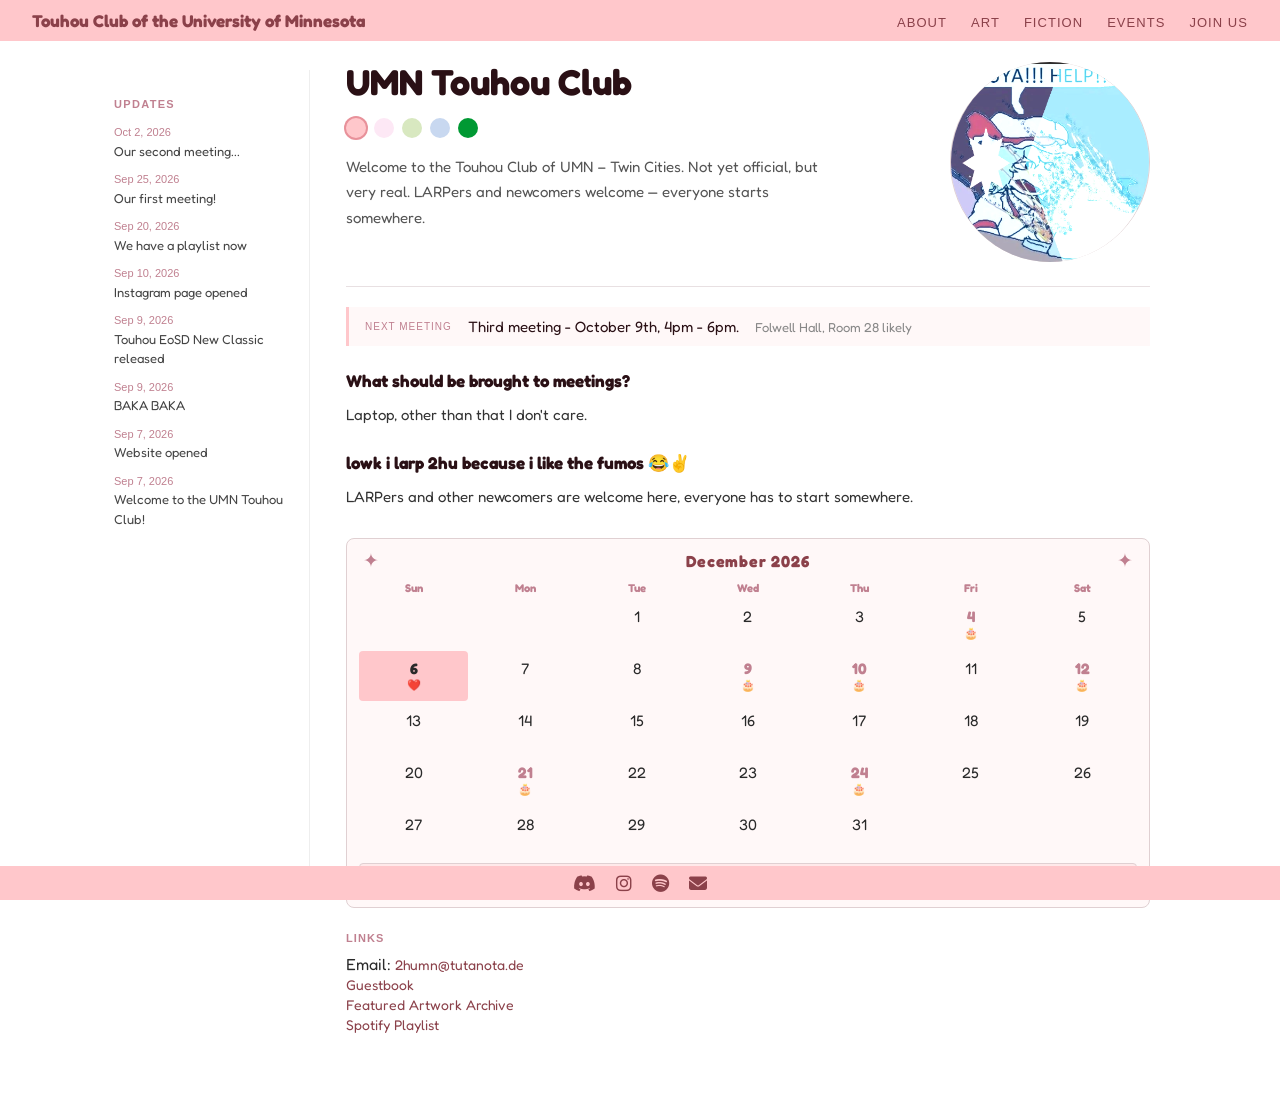
==== commit d6273430: "Merge branch 'main' of https://github.com/2humn/website" ====
--- a/index.html
+++ b/index.html
@@ -53,8 +53,8 @@
       </section>
       <div class="event-strip">
         <span class="event-label">Next meeting</span>
-        <span class="event-title">Third meeting - date TBD, should be every Fri. 4pm - 6pm</span>
-        <span class="event-location">Folwell Hall</span>
+        <span class="event-title">Third meeting - October 9th, 4pm - 6pm.</span>
+        <span class="event-location">Folwell Hall, Room 28 likely</span>
       </div>
 
       <section class="main-content">
